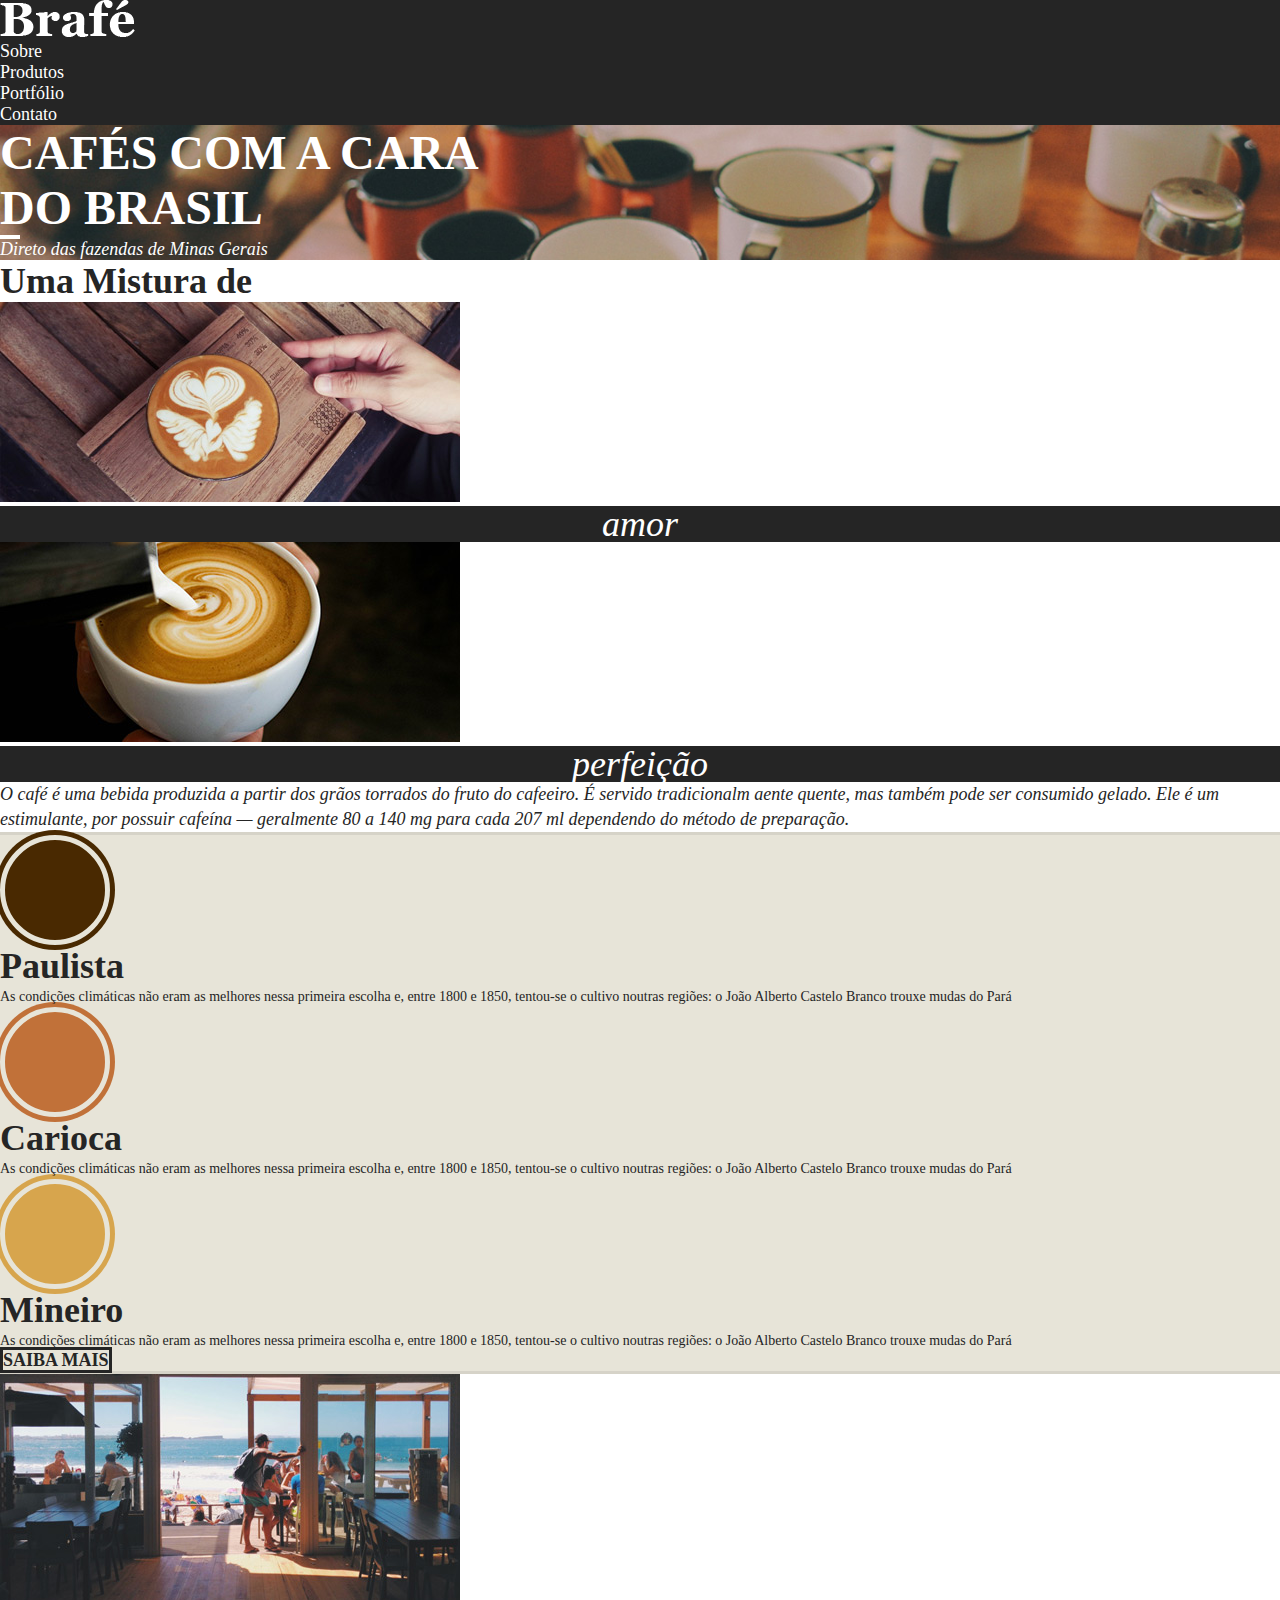
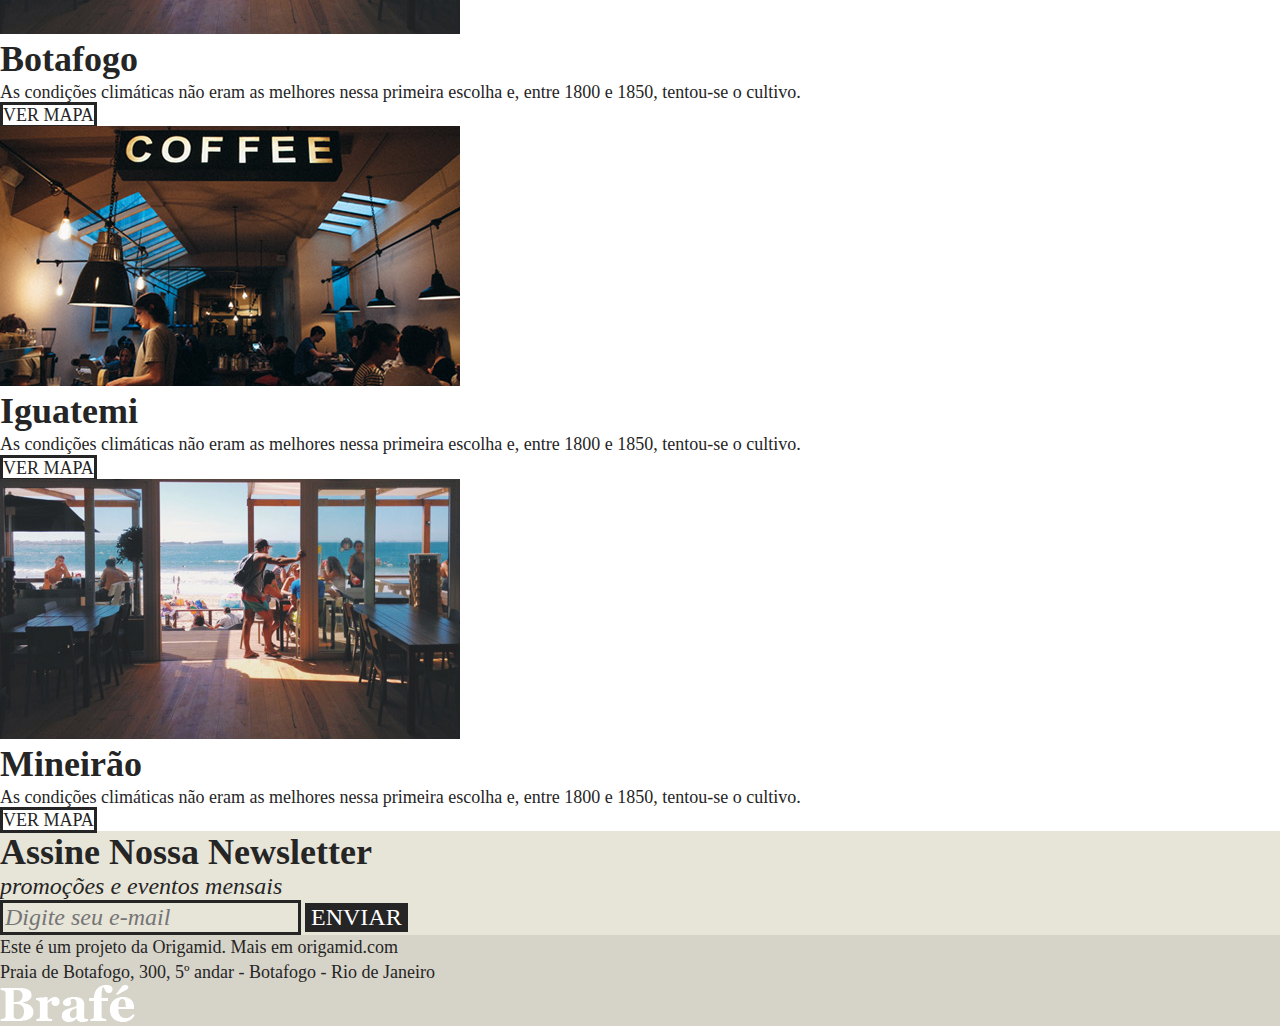
==== brafe-1-bootstrap/index.html @ 24df8571 "Creates basic structure for brafe1-bootstrap" ====
<!DOCTYPE html>
<html>
<head>
	<title>Brafé 1</title>
	<meta charset="utf-8">
	<meta name="viewport" content="width=device-width, initial-scale=1, shrink-to-fit=no">
	<link rel="stylesheet" type="text/css" href="css/style.css">
</head>
<body>
	
	<header class="menu">
		<div>
			<a class="menu-logo" href="#"><img src="img/brafe.png" alt="Brafé"></a>	
			<nav class="menu-nav">
				<ul>
					<li><a href="#">Sobre</a></li>
					<li><a href="#">Produtos</a></li>
					<li><a href="#">Portfólio</a></li>
					<li><a href="#">Contato</a></li>
				</ul>
			</nav>
		</div>
	</header>
	
	<main class="intro">
		<h1>Cafés com a cara<br>do Brasil</h1>
		<p>Direto das fazendas de Minas Gerais</p>
	</main>
	
	<section class="sobre">
		<h2>Uma Mistura de</h2>
		<div>
			<div class="sobre-item">
				<img src="img/cafe-1.jpg">
				<h3>amor</h3>
			</div>
			<div class="sobre-item">
				<img src="img/cafe-2.jpg">
				<h3>perfeição</h3>
			</div>
		</div>
		<p>O café é uma bebida produzida a partir dos grãos torrados do fruto do cafeeiro. É servido tradicionalm
aente quente, mas também pode ser consumido gelado. Ele é um estimulante, por possuir cafeína — geralmente 80 a 140 mg para cada 207 ml dependendo do método de preparação.</p>
	</section>
	
	<section class="produtos">
		<div>
			<div class="produtos-item">
				<h2 class="produtos-paulista">Paulista</h2>
				<p>As condições climáticas não eram as melhores nessa primeira escolha e, entre 1800 e 1850, tentou-se o cultivo noutras regiões: o João Alberto Castelo Branco trouxe mudas do Pará</p>
			</div>
			<div class="produtos-item">
				<h2 class="produtos-carioca">Carioca</h2>
				<p>As condições climáticas não eram as melhores nessa primeira escolha e, entre 1800 e 1850, tentou-se o cultivo noutras regiões: o João Alberto Castelo Branco trouxe mudas do Pará</p>
			</div>
			<div class="produtos-item">
				<h2 class="produtos-mineiro">Mineiro</h2>
				<p>As condições climáticas não eram as melhores nessa primeira escolha e, entre 1800 e 1850, tentou-se o cultivo noutras regiões: o João Alberto Castelo Branco trouxe mudas do Pará</p>
			</div>
		</div>
		<a class="produtos-btn" href="#">Saiba Mais</a>
	</section>
	
	<section class="locais">
		<div class="locais-item">
			<img src="img/botafogo.jpg" alt="Brafé unidade Botafogo">
			<div>
				<h2>Botafogo</h2>
				<p>As condições climáticas não eram as melhores nessa primeira escolha e, entre 1800 e 1850, tentou-se o cultivo.</p>
				<a href="#">Ver Mapa</a>
			</div>
		</div>
		
		<div class="locais-item">
			<img src="img/iguatemi.jpg" alt="Brafé unidade Iguatemi">
			<div>
				<h2>Iguatemi</h2>
				<p>As condições climáticas não eram as melhores nessa primeira escolha e, entre 1800 e 1850, tentou-se o cultivo.</p>
				<a href="#">Ver Mapa</a>
			</div>
		</div>
		
		<div class="locais-item">
			<img src="img/botafogo.jpg" alt="Brafé unidade Mineirão">
			<div>
				<h2>Mineirão</h2>
				<p>As condições climáticas não eram as melhores nessa primeira escolha e, entre 1800 e 1850, tentou-se o cultivo.</p>
				<a href="#">Ver Mapa</a>
			</div>
		</div>
	
	</section>
	
	<section class="assine">
		<div>
			<div class="assine-info">
				<h2>Assine Nossa Newsletter</h2>
				<p>promoções e eventos mensais</p>
			</div>
			<form>
				<label>E-mail</label>
				<input type="text" placeholder="Digite seu e-mail">
				<button type="submit">Enviar</button>
			</form>
		</div>
	</section>
	
	<footer class="footer">
		<div>
			<p>Este é um projeto da Origamid. Mais em origamid.com<br>Praia de Botafogo, 300, 5º andar - Botafogo - Rio de Janeiro</p>
			<img src="img/brafe.png" alt="Brafé">
		</div>
	</footer>
	
</body>
</html>
---- brafe-1-bootstrap/css/style.css ----
/* Reset */

body, h1, h2, h3, p, ul {
	padding: 0px;
	margin: 0px;
}

body {
	font-family: Georgia, serif;
	color: #252525;
}

* {
	box-sizing: border-box;
}

/* Menu */

.menu {
	background: #252525;
}

.menu-nav a {
	text-decoration: none;
	color: #fff;
	font-size: 1.125em;
}

/* Intro */

.intro {
	background: url('../img/bg-intro.jpg') no-repeat center center;
	background-size: cover;
	color: #fff;
}

.intro h1 {
	text-transform: uppercase;
	font-size: 3em;
}

.intro h1::after {
	content: '';
	display: block;
	width: 20px;
	height: 4px;
	background: #fff;
}

.intro p {
	font-style: italic;
	font-size: 1.125em;
}

/* Sobre */

.sobre h2 {
	font-size: 2.25em;
}

.sobre-item h3 {
	font-size: 2.25em;
	line-height: 1em;
	background: #252525;
	color: #fff;
	font-style: italic;
	font-weight: normal;
	text-align: center;
	position: relative;
}

.sobre > p {
	font-size: 1.125em;
	line-height: 1.4em;
	font-style: italic;
}

/* Produtos */

.produtos {
	background: #e7e4d8;
	border-top: 3px solid #d6d3c8;
	border-bottom: 3px solid #d6d3c8;
}

.produtos-item h2 {
	font-size: 2.25em;
}

.produtos-item h2::before {
	content: '';
	display: block;
	width: 100px;
	height: 100px;
	background: currentColor;
	border-radius: 50%;
	border: 5px solid #e7e4d8;
	box-shadow: 0 0 0 5px currentColor;
}

h2.produtos-paulista::before {
	color: #492901;
}

h2.produtos-carioca::before {
	color: #c17139;
}

h2.produtos-mineiro::before {
	color: #d7a54d;
}

.produtos-item p {
	font-size: 0.875em;
	line-height: 1.4em;
}

.produtos-btn {
	border: 3px solid #252525;
	color: #252525;
	text-decoration: none;
	text-align: center;
	font-size: 1.125em;
	font-weight: bold;
	text-transform: uppercase;
}

/* Locais */

.locais-item h2 {
	font-size: 2.25em;
}

.locais-item p {
	font-size: 1.125em;
	line-height: 1.4em;
}

.locais-item a {
	font-size: 1.125em;
	text-transform: uppercase;
	text-decoration: none;
	border: 3px solid;
	color: #252525;
}

/* Assine */

.assine {
	background: #e7e4d8;
}

.assine-info h2 {
	font-size: 2.25em;
}

.assine-info p {
	font-size: 1.5em;
	font-style: italic;
}

.assine form label {
	display: none;
}

.assine input {
	border: 3px solid #252525;
	background: none;
	font-size: 1.5em;
	font-style: italic;
	font-family: Georgia, serif;
}

.assine button {
	background: #252525;
	border: none;
	font-family: Georgia, serif;
	text-transform: uppercase;
	font-size: 1.5em;
	color: #fff;
	cursor: pointer;
}

/*Footer*/

.footer {
	background: #d6d3c8;
}

.footer p {
	font-size: 1.125em;
	line-height: 1.4em;
}
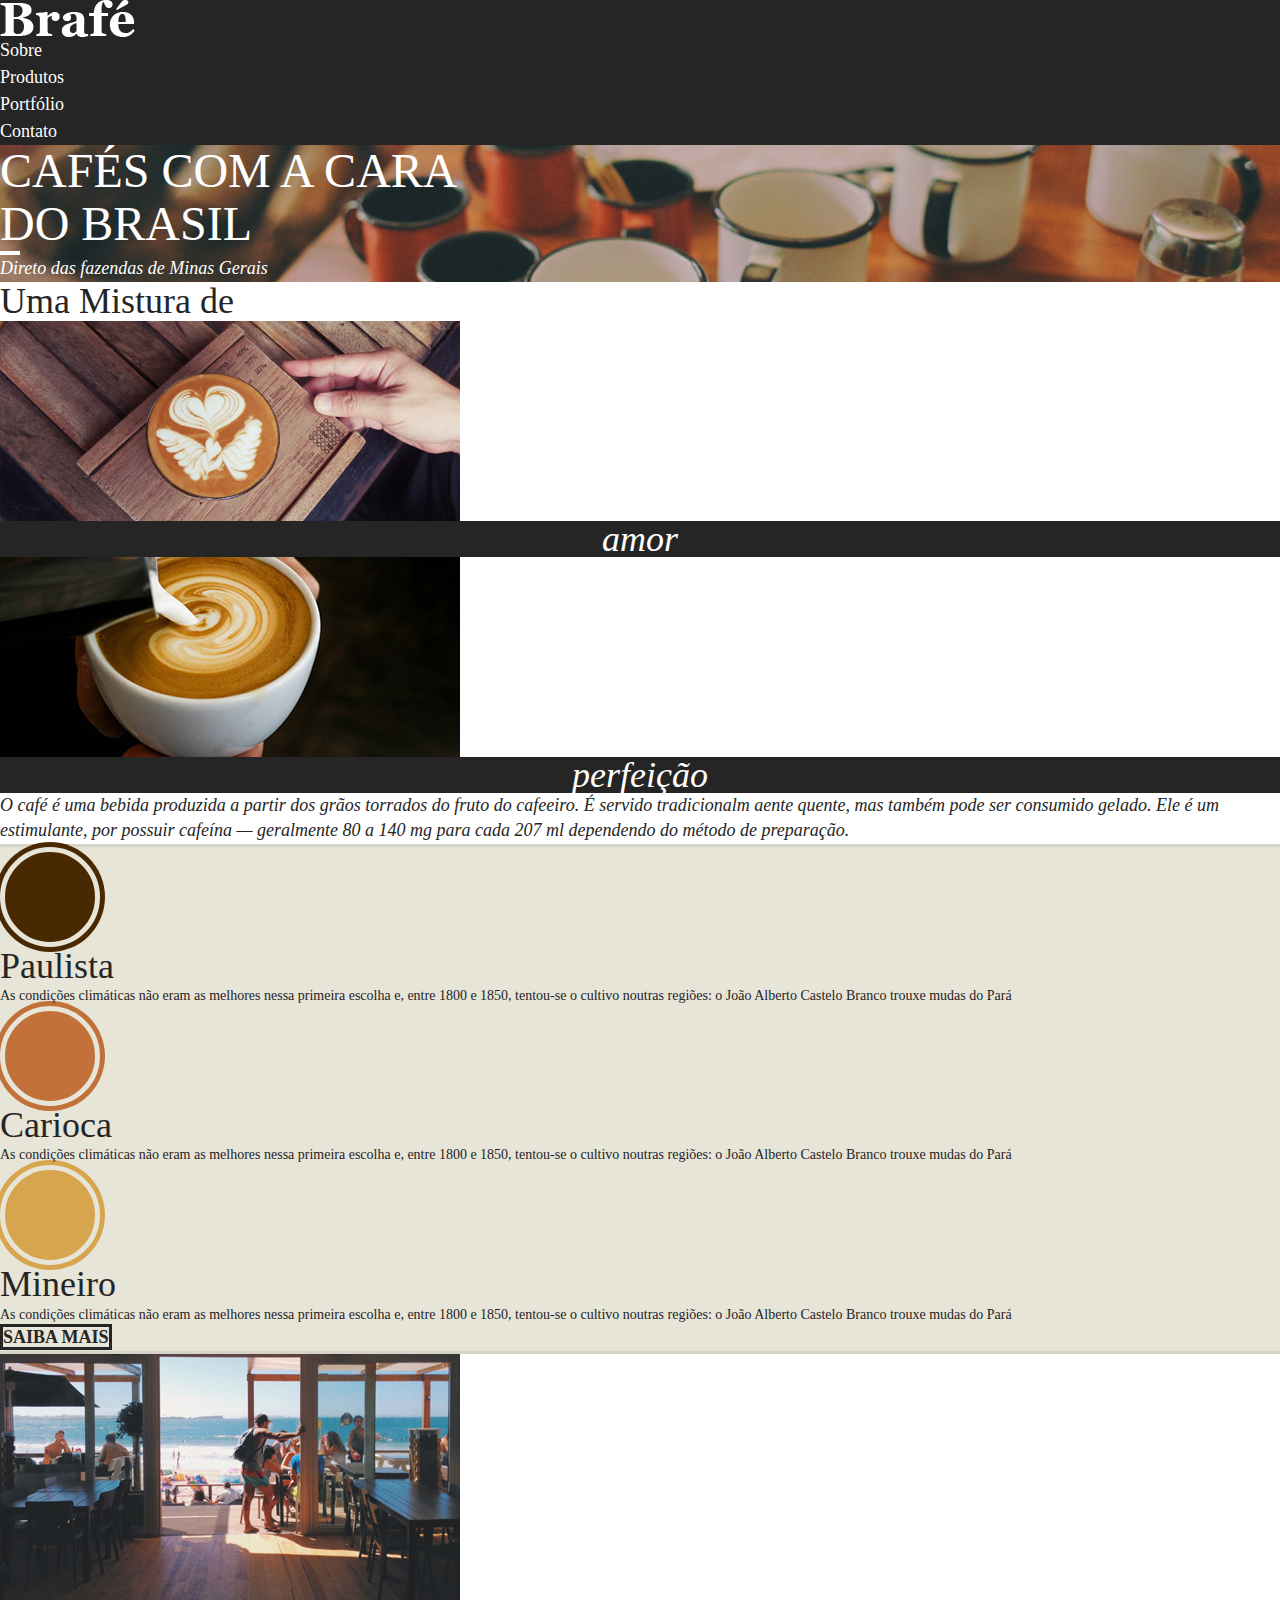
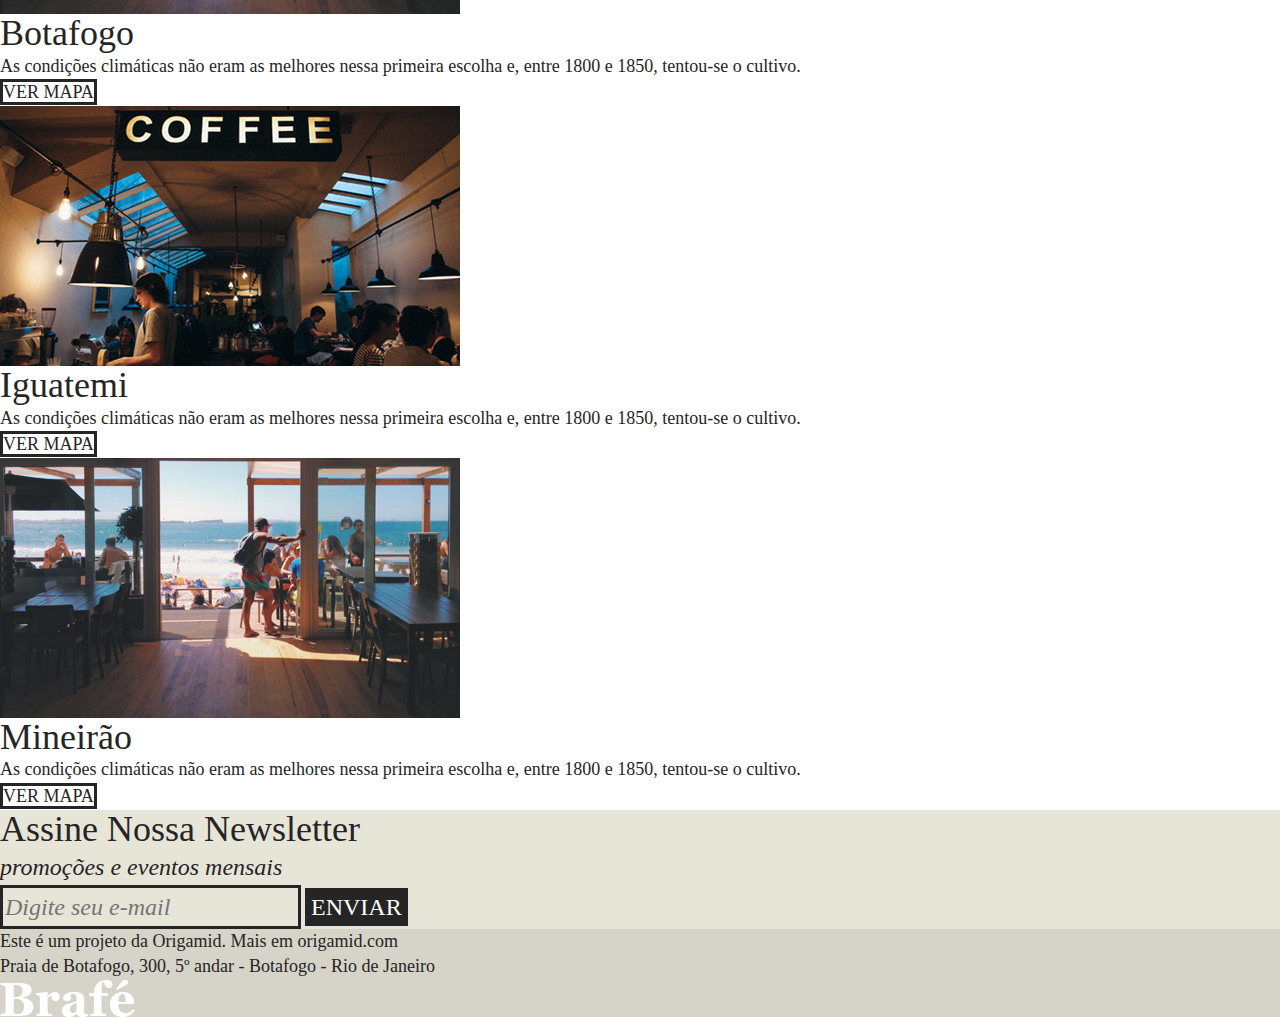
==== commit fa6528d7: "Add bootstrap file" ====
--- a/brafe-1-bootstrap/index.html
+++ b/brafe-1-bootstrap/index.html
@@ -4,6 +4,7 @@
 	<title>Brafé 1</title>
 	<meta charset="utf-8">
 	<meta name="viewport" content="width=device-width, initial-scale=1, shrink-to-fit=no">
+	<link rel="stylesheet" type="text/css" href="css/bootstrap.min.css">
 	<link rel="stylesheet" type="text/css" href="css/style.css">
 </head>
 <body>
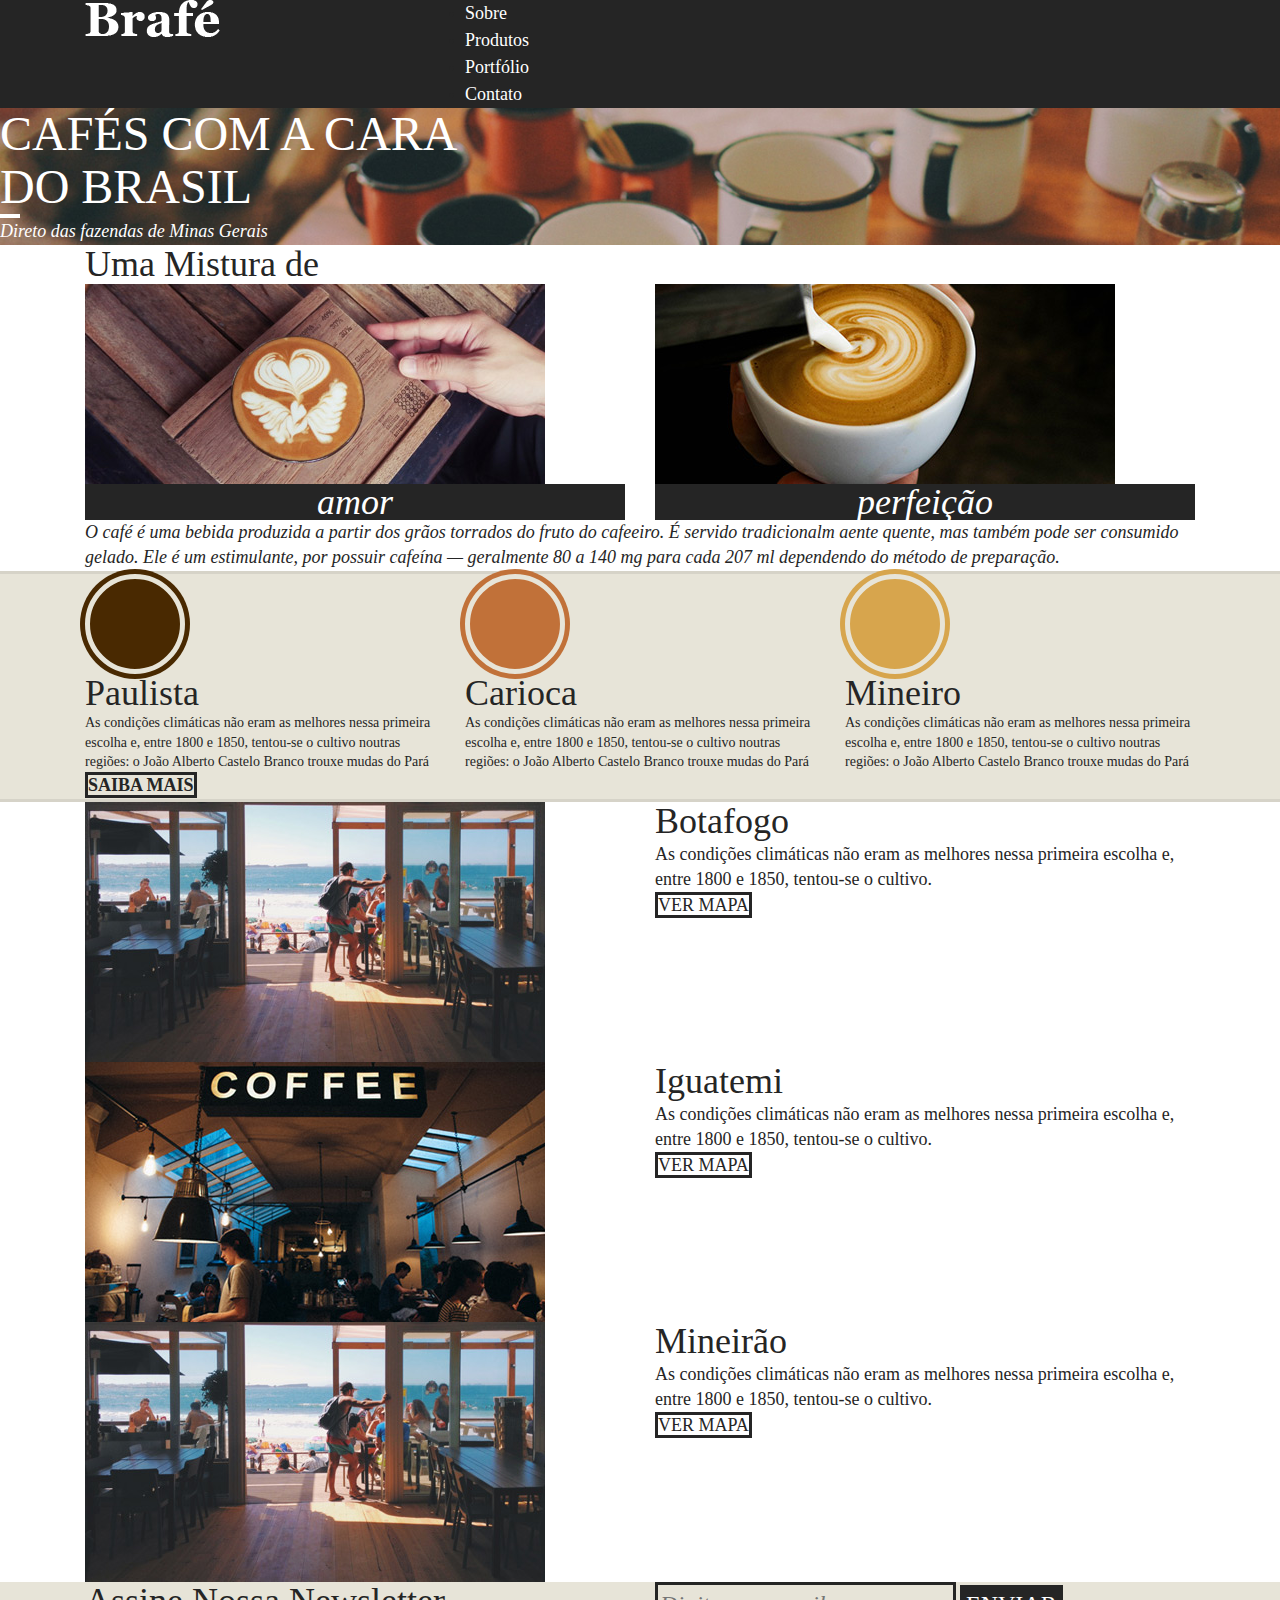
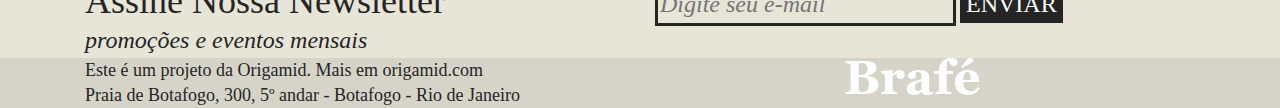
==== commit 52d7689c: "Applies bootstrap in HTML. Makes images responsive" ====
--- a/brafe-1-bootstrap/index.html
+++ b/brafe-1-bootstrap/index.html
@@ -10,16 +10,18 @@
 <body>
 	
 	<header class="menu">
-		<div>
-			<a class="menu-logo" href="#"><img src="img/brafe.png" alt="Brafé"></a>	
-			<nav class="menu-nav">
-				<ul>
-					<li><a href="#">Sobre</a></li>
-					<li><a href="#">Produtos</a></li>
-					<li><a href="#">Portfólio</a></li>
-					<li><a href="#">Contato</a></li>
-				</ul>
-			</nav>
+		<div class="container">
+			<div class="row">
+				<a class="menu-logo col-4" href="#"><img src="img/brafe.png" alt="Brafé"></a>	
+				<nav class="menu-nav col-8">
+					<ul>
+						<li><a href="#">Sobre</a></li>
+						<li><a href="#">Produtos</a></li>
+						<li><a href="#">Portfólio</a></li>
+						<li><a href="#">Contato</a></li>
+					</ul>
+				</nav>
+			</div>
 		</div>
 	</header>
 	
@@ -28,14 +30,14 @@
 		<p>Direto das fazendas de Minas Gerais</p>
 	</main>
 	
-	<section class="sobre">
+	<section class="sobre container">
 		<h2>Uma Mistura de</h2>
-		<div>
-			<div class="sobre-item">
+		<div class="row">
+			<div class="col-sm sobre-item">
 				<img src="img/cafe-1.jpg">
 				<h3>amor</h3>
 			</div>
-			<div class="sobre-item">
+			<div class="col-sm sobre-item">
 				<img src="img/cafe-2.jpg">
 				<h3>perfeição</h3>
 			</div>
@@ -45,45 +47,53 @@
 	</section>
 	
 	<section class="produtos">
-		<div>
-			<div class="produtos-item">
-				<h2 class="produtos-paulista">Paulista</h2>
-				<p>As condições climáticas não eram as melhores nessa primeira escolha e, entre 1800 e 1850, tentou-se o cultivo noutras regiões: o João Alberto Castelo Branco trouxe mudas do Pará</p>
+		<div class="container">
+			<div class="row">
+				<div class="produtos-item col-sm">
+					<h2 class="produtos-paulista">Paulista</h2>
+					<p>As condições climáticas não eram as melhores nessa primeira escolha e, entre 1800 e 1850, tentou-se o cultivo noutras regiões: o João Alberto Castelo Branco trouxe mudas do Pará</p>
+				</div>
+				<div class="produtos-item col-sm">
+					<h2 class="produtos-carioca">Carioca</h2>
+					<p>As condições climáticas não eram as melhores nessa primeira escolha e, entre 1800 e 1850, tentou-se o cultivo noutras regiões: o João Alberto Castelo Branco trouxe mudas do Pará</p>
+				</div>
+				<div class="produtos-item col-sm">
+					<h2 class="produtos-mineiro">Mineiro</h2>
+					<p>As condições climáticas não eram as melhores nessa primeira escolha e, entre 1800 e 1850, tentou-se o cultivo noutras regiões: o João Alberto Castelo Branco trouxe mudas do Pará</p>
+				</div>
 			</div>
-			<div class="produtos-item">
-				<h2 class="produtos-carioca">Carioca</h2>
-				<p>As condições climáticas não eram as melhores nessa primeira escolha e, entre 1800 e 1850, tentou-se o cultivo noutras regiões: o João Alberto Castelo Branco trouxe mudas do Pará</p>
-			</div>
-			<div class="produtos-item">
-				<h2 class="produtos-mineiro">Mineiro</h2>
-				<p>As condições climáticas não eram as melhores nessa primeira escolha e, entre 1800 e 1850, tentou-se o cultivo noutras regiões: o João Alberto Castelo Branco trouxe mudas do Pará</p>
-			</div>
+			<a class="produtos-btn" href="#">Saiba Mais</a>
 		</div>
-		<a class="produtos-btn" href="#">Saiba Mais</a>
 	</section>
 	
-	<section class="locais">
-		<div class="locais-item">
-			<img src="img/botafogo.jpg" alt="Brafé unidade Botafogo">
-			<div>
+	<section class="locais container">
+		<div class="locais-item row">
+			<div class="col-sm">
+				<img src="img/botafogo.jpg" alt="Brafé unidade Botafogo">
+			</div>
+			<div class="col-sm">
 				<h2>Botafogo</h2>
 				<p>As condições climáticas não eram as melhores nessa primeira escolha e, entre 1800 e 1850, tentou-se o cultivo.</p>
 				<a href="#">Ver Mapa</a>
 			</div>
 		</div>
 		
-		<div class="locais-item">
-			<img src="img/iguatemi.jpg" alt="Brafé unidade Iguatemi">
-			<div>
+		<div class="locais-item row">
+			<div class="col-sm">
+				<img src="img/iguatemi.jpg" alt="Brafé unidade Iguatemi">
+			</div>
+			<div class="col-sm">
 				<h2>Iguatemi</h2>
 				<p>As condições climáticas não eram as melhores nessa primeira escolha e, entre 1800 e 1850, tentou-se o cultivo.</p>
 				<a href="#">Ver Mapa</a>
 			</div>
 		</div>
 		
-		<div class="locais-item">
-			<img src="img/botafogo.jpg" alt="Brafé unidade Mineirão">
-			<div>
+		<div class="locais-item row">
+			<div class="col-sm">
+				<img src="img/botafogo.jpg" alt="Brafé unidade Mineirão">
+			</div>
+			<div class="col-sm">
 				<h2>Mineirão</h2>
 				<p>As condições climáticas não eram as melhores nessa primeira escolha e, entre 1800 e 1850, tentou-se o cultivo.</p>
 				<a href="#">Ver Mapa</a>
@@ -93,23 +103,29 @@
 	</section>
 	
 	<section class="assine">
-		<div>
-			<div class="assine-info">
-				<h2>Assine Nossa Newsletter</h2>
-				<p>promoções e eventos mensais</p>
+		<div class="container">
+			<div class="row">
+				<div class="assine-info col-sm">
+					<h2>Assine Nossa Newsletter</h2>
+					<p>promoções e eventos mensais</p>
+				</div>
+				<form class="col-sm">
+					<label>E-mail</label>
+					<input type="text" placeholder="Digite seu e-mail">
+					<button type="submit">Enviar</button>
+				</form>
 			</div>
-			<form>
-				<label>E-mail</label>
-				<input type="text" placeholder="Digite seu e-mail">
-				<button type="submit">Enviar</button>
-			</form>
 		</div>
 	</section>
 	
 	<footer class="footer">
-		<div>
-			<p>Este é um projeto da Origamid. Mais em origamid.com<br>Praia de Botafogo, 300, 5º andar - Botafogo - Rio de Janeiro</p>
-			<img src="img/brafe.png" alt="Brafé">
+		<div class="container">
+			<div class="row">
+				<p class="col-sm-8">Este é um projeto da Origamid. Mais em origamid.com<br>Praia de Botafogo, 300, 5º andar - Botafogo - Rio de Janeiro</p>
+				<div class="col-sm">
+					<img src="img/brafe.png" alt="Brafé">
+				</div>
+			</div>
 		</div>
 	</footer>
 	
--- a/brafe-1-bootstrap/css/style.css
+++ b/brafe-1-bootstrap/css/style.css
@@ -12,6 +12,11 @@
 
 * {
 	box-sizing: border-box;
+}
+
+img {
+	display: block;
+	max-width: 100%;
 }
 
 /* Menu */
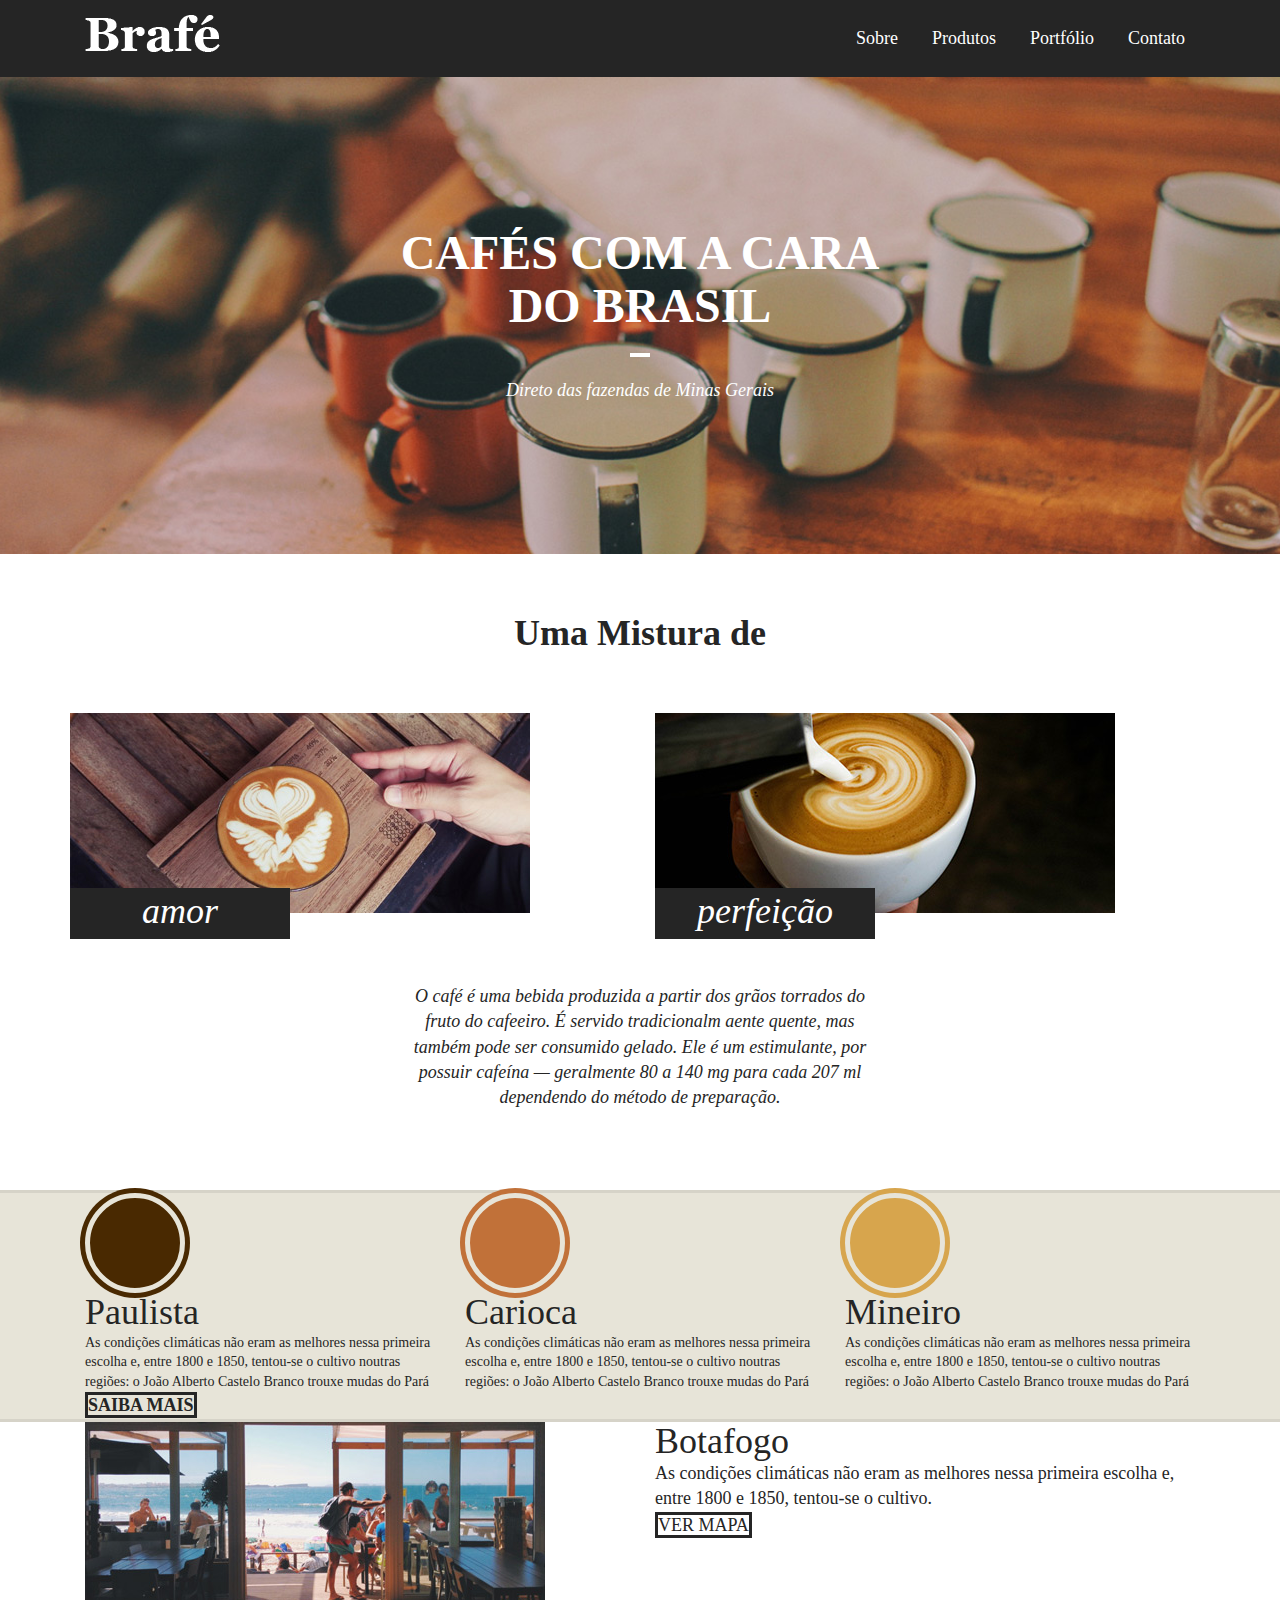
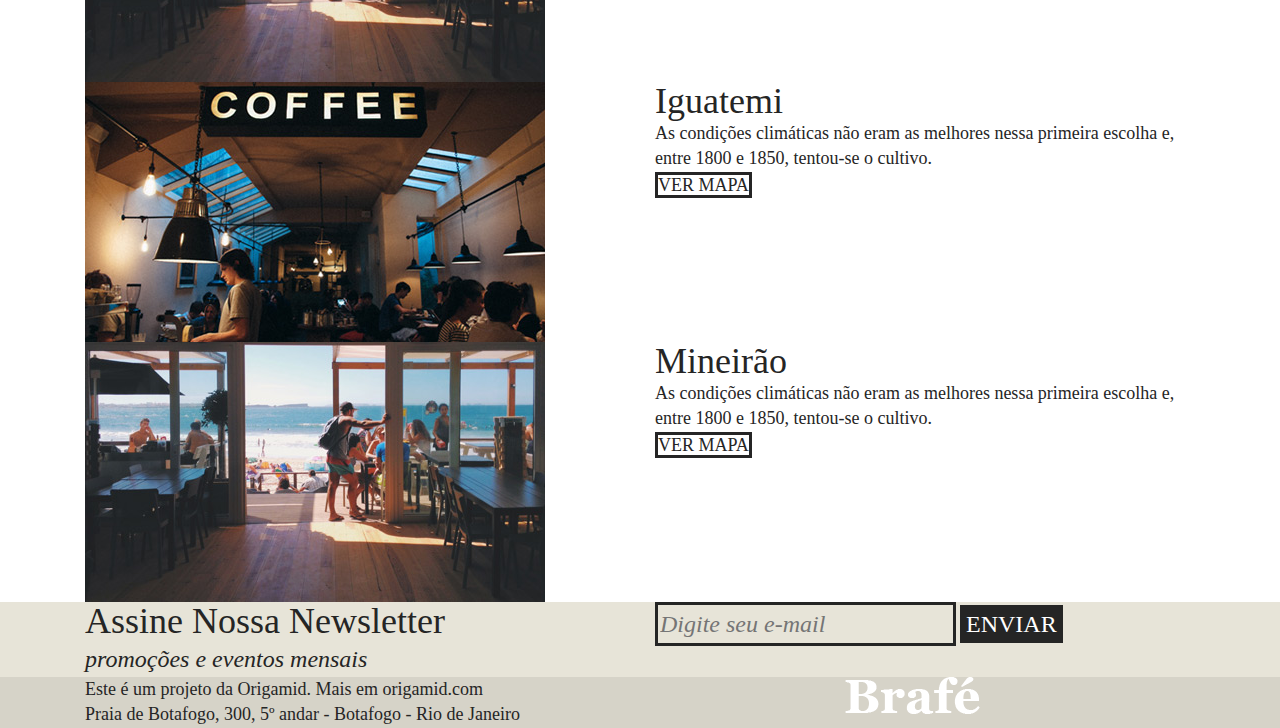
==== commit 9a25a956: "Stylize Menu, Intro and About" ====
--- a/brafe-1-bootstrap/index.html
+++ b/brafe-1-bootstrap/index.html
@@ -12,8 +12,8 @@
 	<header class="menu">
 		<div class="container">
 			<div class="row">
-				<a class="menu-logo col-4" href="#"><img src="img/brafe.png" alt="Brafé"></a>	
-				<nav class="menu-nav col-8">
+				<a class="menu-logo col-md-4" href="#"><img src="img/brafe.png" alt="Brafé"></a>	
+				<nav class="menu-nav col-md-8">
 					<ul>
 						<li><a href="#">Sobre</a></li>
 						<li><a href="#">Produtos</a></li>
--- a/brafe-1-bootstrap/css/style.css
+++ b/brafe-1-bootstrap/css/style.css
@@ -23,12 +23,38 @@
 
 .menu {
 	background: #252525;
+	padding: 15px 0px;
 }
 
 .menu-nav a {
 	text-decoration: none;
 	color: #fff;
 	font-size: 1.125em;
+}
+
+.menu-nav ul {
+	float: right;
+	list-style: none;
+}
+
+.menu-nav ul li {
+	display: inline-block;
+}
+
+.menu-nav ul li a {
+	display: inline-block;
+	padding: 10px;
+	margin-left: 10px;
+}
+
+@media (max-width: 768px) {
+	.menu-nav ul {
+		float: none;
+	}
+	.menu-nav ul li a {
+		padding-left: 0px;
+		margin-left: 0px;
+	}
 }
 
 /* Intro */
@@ -37,11 +63,14 @@
 	background: url('../img/bg-intro.jpg') no-repeat center center;
 	background-size: cover;
 	color: #fff;
+	padding: 150px 0;
+	text-align: center;
 }
 
 .intro h1 {
 	text-transform: uppercase;
 	font-size: 3em;
+	font-weight: bold;
 }
 
 .intro h1::after {
@@ -50,6 +79,7 @@
 	width: 20px;
 	height: 4px;
 	background: #fff;
+	margin: 20px auto;
 }
 
 .intro p {
@@ -57,10 +87,23 @@
 	font-size: 1.125em;
 }
 
+@media (max-width: 768px) {
+	.intro {
+		padding: 60px 0px;
+	}
+}
+
 /* Sobre */
 
+.sobre {
+	padding: 60px 0;
+}
+
 .sobre h2 {
 	font-size: 2.25em;
+	text-align: center;
+	margin-bottom: 60px;
+	font-weight: bold;
 }
 
 .sobre-item h3 {
@@ -72,12 +115,18 @@
 	font-weight: normal;
 	text-align: center;
 	position: relative;
+	width: 220px;
+	padding: 5px 0 10px 0;
+	top: -25px;
 }
 
 .sobre > p {
 	font-size: 1.125em;
 	line-height: 1.4em;
 	font-style: italic;
+	max-width: 460px;
+	text-align: center;
+	margin: 20px auto;
 }
 
 /* Produtos */
